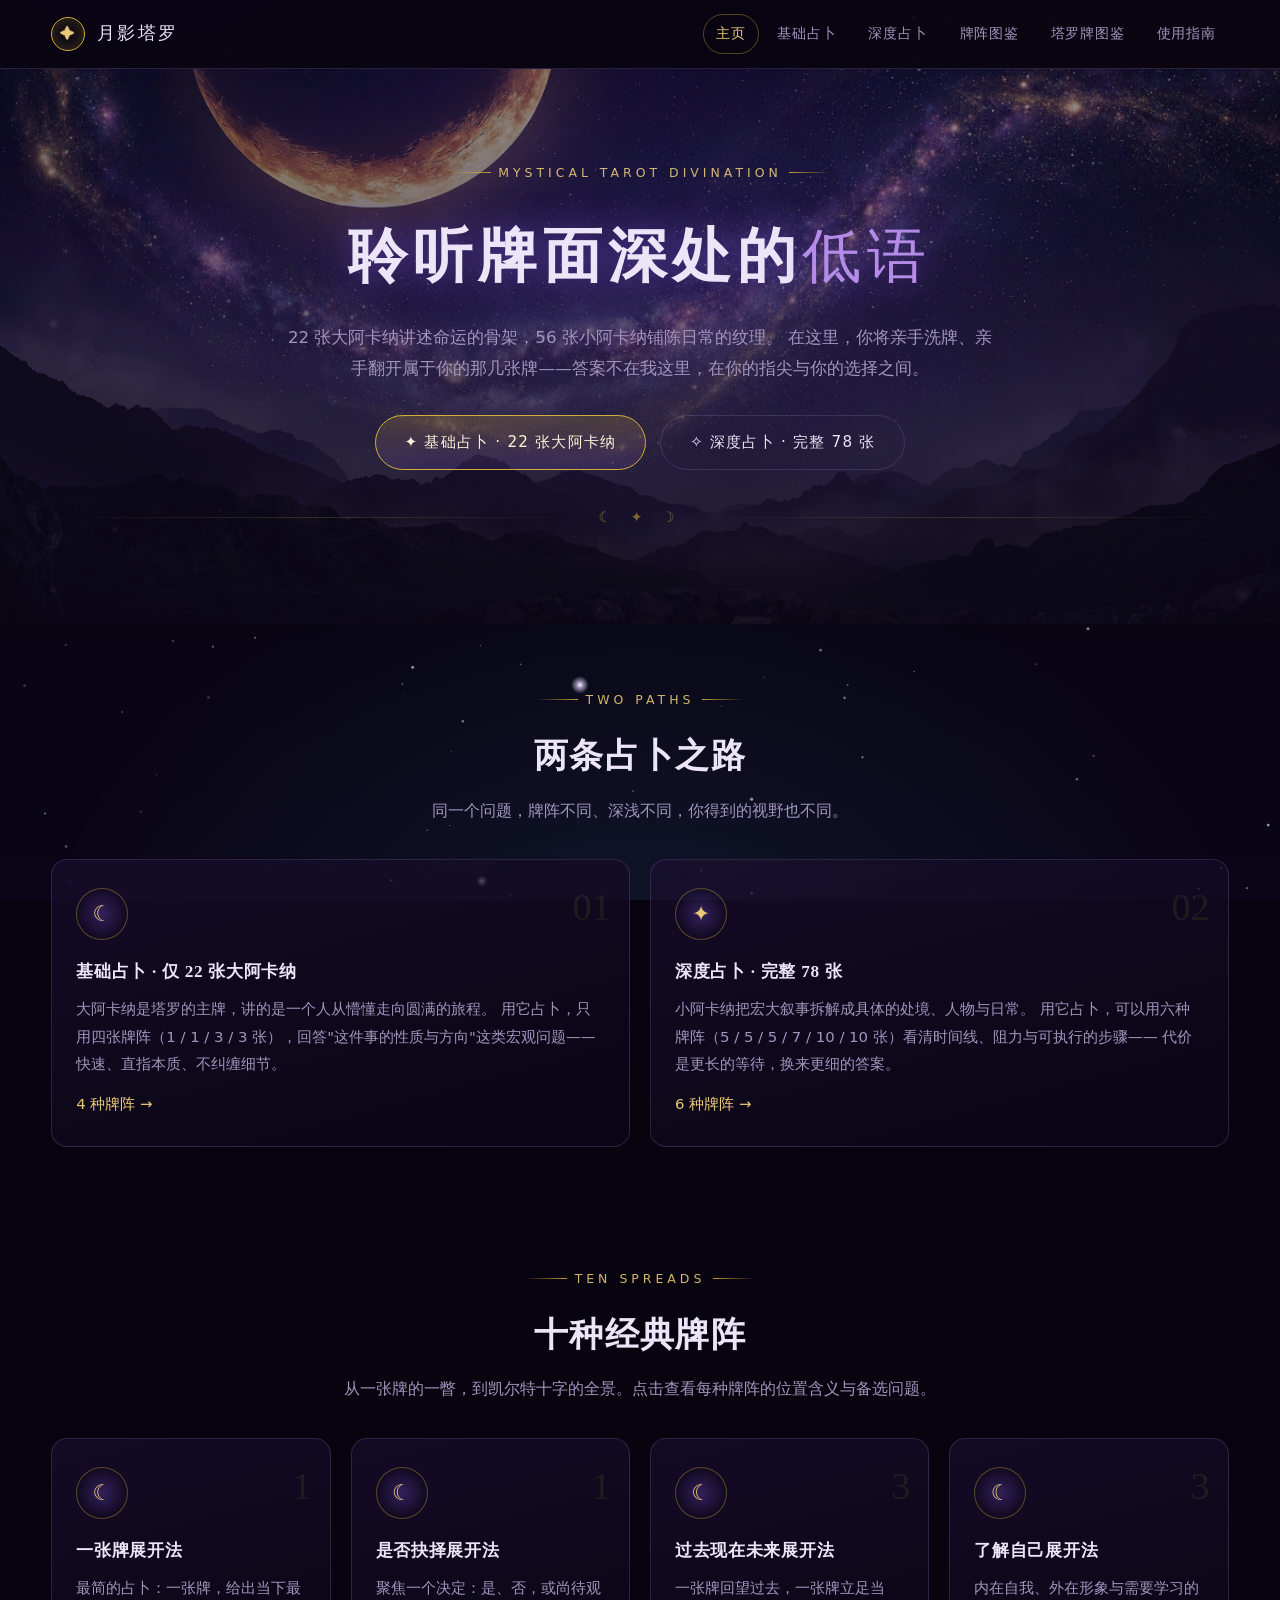
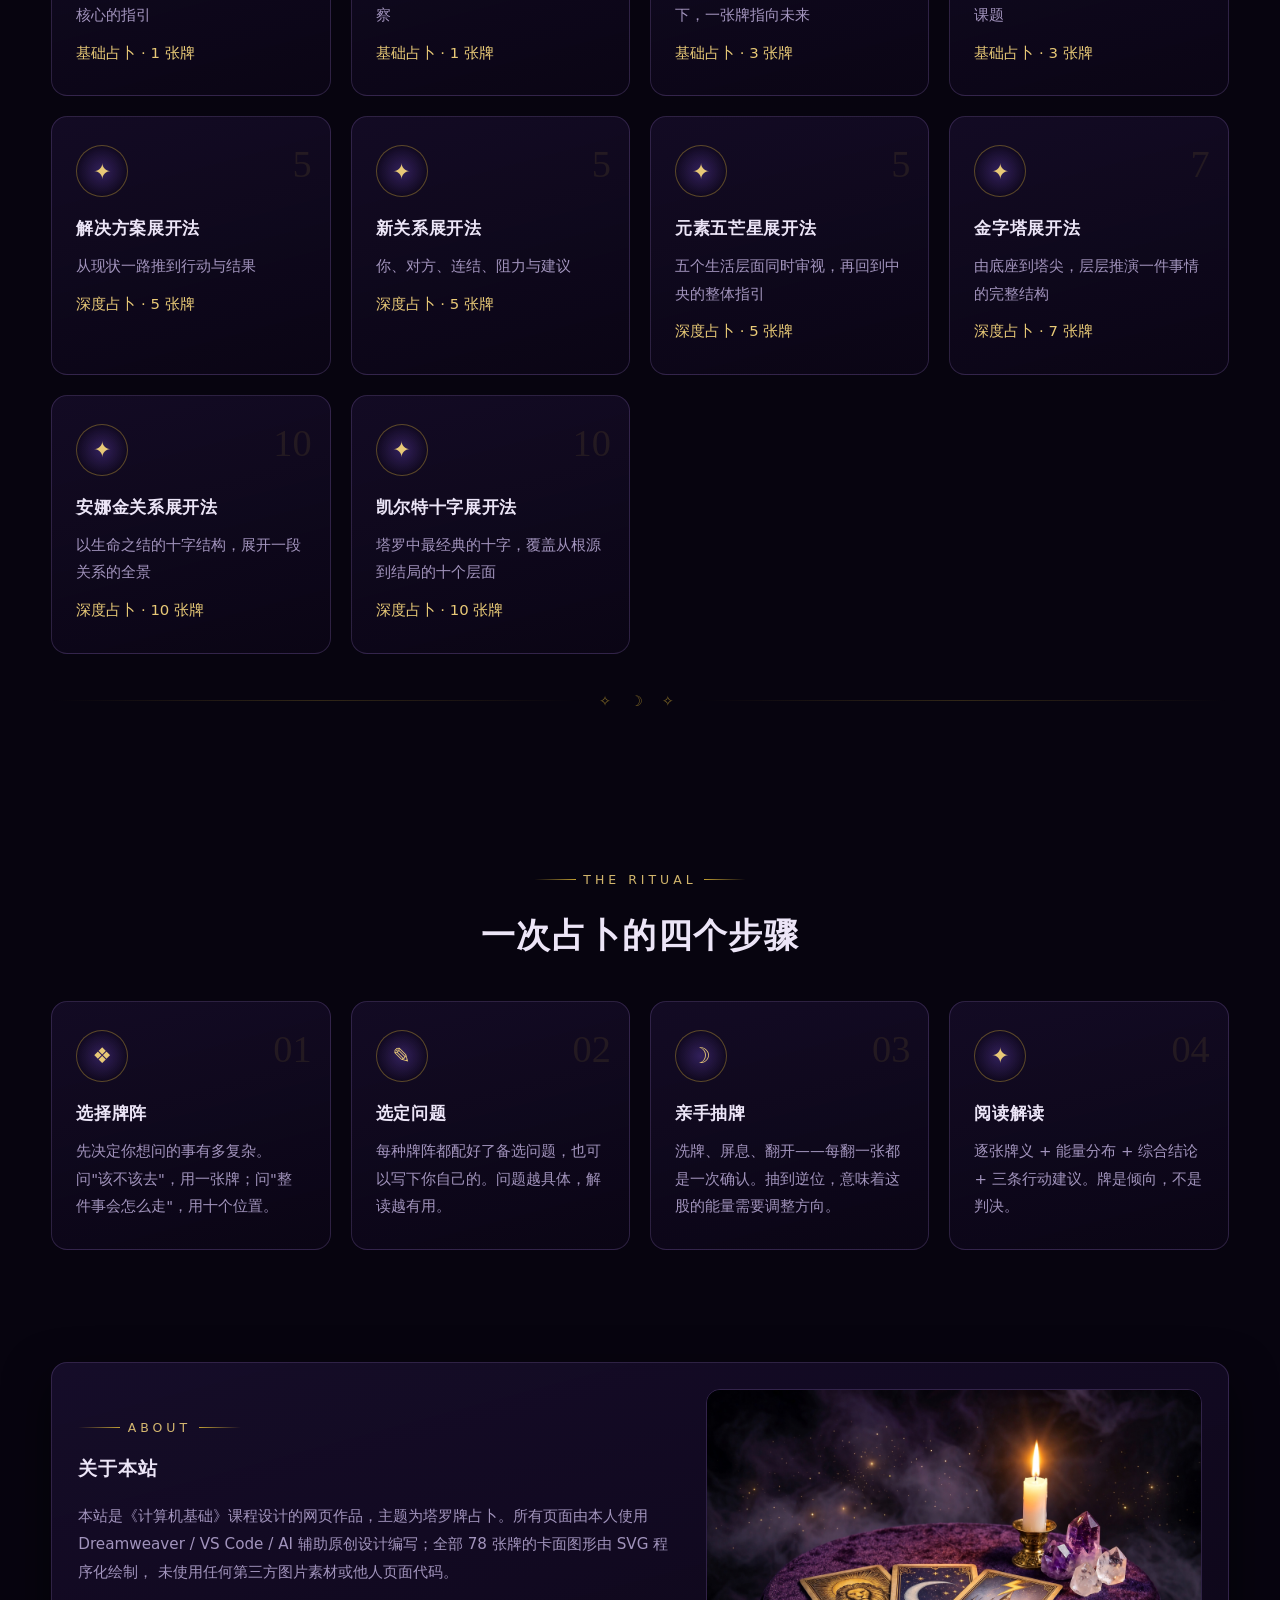
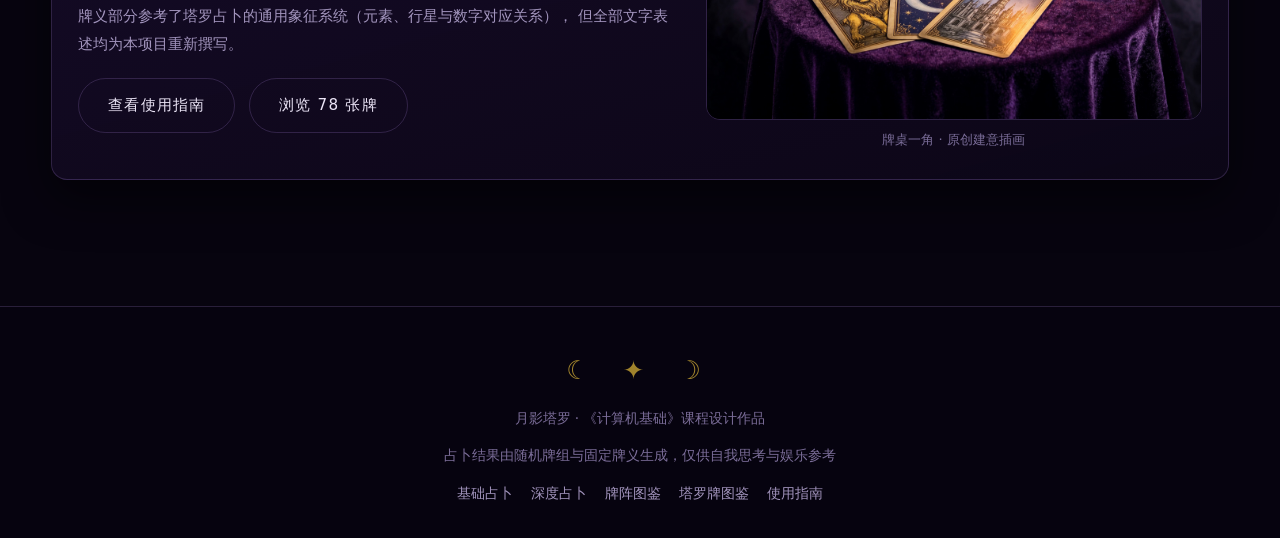
==== index.html @ 6dd5496e "月影塔罗：塔罗牌占卜网站（计算机基础课程设计）" ====
<!DOCTYPE html>
<html lang="zh-CN">
<head>
<meta charset="UTF-8">
<meta name="viewport" content="width=device-width, initial-scale=1.0">
<title>月影塔罗 · 神秘学塔罗占卜</title>
<meta name="description" content="月影塔罗：使用 22 张大阿卡纳与完整 78 张塔罗牌进行占卜的互动网站，提供 10 种经典牌阵与专业解读。">
<link rel="stylesheet" href="css/style.css">
<link rel="icon" href="data:image/svg+xml,<svg xmlns='http://www.w3.org/2000/svg' viewBox='0 0 100 100'><text y='.9em' font-size='90'>✦</text></svg>">
</head>
<body>

<canvas id="starfield"></canvas>

<header class="site-header">
  <nav class="nav wrap">
    <a class="brand" href="index.html"><span class="sigil-mark">✦</span>月影塔罗</a>
    <div class="nav-links">
      <a href="index.html" class="is-active">主页</a>
      <a href="basic.html">基础占卜</a>
      <a href="deep.html">深度占卜</a>
      <a href="spreads.html">牌阵图鉴</a>
      <a href="cards.html">塔罗牌图鉴</a>
      <a href="guide.html">使用指南</a>
    </div>
  </nav>
</header>

<section class="hero">
  <div class="hero-bg" aria-hidden="true"></div>
  <div class="wrap">
  <span class="eyebrow">Mystical Tarot Divination</span>
  <h1>聆听牌面深处的<span class="thin">低语</span></h1>
  <p class="lead">
    22 张大阿卡纳讲述命运的骨架，56 张小阿卡纳铺陈日常的纹理。
    在这里，你将亲手洗牌、亲手翻开属于你的那几张牌——答案不在我这里，在你的指尖与你的选择之间。
  </p>
  <div class="hero-actions">
    <a class="btn btn-mystic" href="basic.html">✦ 基础占卜 · 22 张大阿卡纳</a>
    <a class="btn btn-ghost" href="deep.html">✧ 深度占卜 · 完整 78 张</a>
  </div>
  <div class="ornament"><span>☾ ✦ ☽</span></div>
  </div>
</section>

<section class="section wrap">
  <div class="section-head">
    <span class="eyebrow">Two Paths</span>
    <h2>两条占卜之路</h2>
    <p>同一个问题，牌阵不同、深浅不同，你得到的视野也不同。</p>
  </div>

  <div class="feature-grid">
    <a class="feature" href="basic.html" style="text-decoration:none;color:inherit">
      <span class="f-num">01</span>
      <div class="f-icon">☾</div>
      <h3>基础占卜 · 仅 22 张大阿卡纳</h3>
      <p>
        大阿卡纳是塔罗的主牌，讲的是一个人从懵懂走向圆满的旅程。
        用它占卜，只用四张牌阵（1 / 1 / 3 / 3 张），回答"这件事的性质与方向"这类宏观问题——
        快速、直指本质、不纠缠细节。
      </p>
      <p style="margin-top:12px"><span class="gold">4 种牌阵 →</span></p>
    </a>

    <a class="feature" href="deep.html" style="text-decoration:none;color:inherit">
      <span class="f-num">02</span>
      <div class="f-icon">✦</div>
      <h3>深度占卜 · 完整 78 张</h3>
      <p>
        小阿卡纳把宏大叙事拆解成具体的处境、人物与日常。
        用它占卜，可以用六种牌阵（5 / 5 / 5 / 7 / 10 / 10 张）看清时间线、阻力与可执行的步骤——
        代价是更长的等待，换来更细的答案。
      </p>
      <p style="margin-top:12px"><span class="gold">6 种牌阵 →</span></p>
    </a>
  </div>
</section>

<section class="section wrap">
  <div class="section-head">
    <span class="eyebrow">Ten Spreads</span>
    <h2>十种经典牌阵</h2>
    <p>从一张牌的一瞥，到凯尔特十字的全景。点击查看每种牌阵的位置含义与备选问题。</p>
  </div>

  <div class="feature-grid" id="homeSpreadGrid"></div>

  <div class="ornament"><span>✧ ☽ ✧</span></div>
</section>

<section class="section wrap">
  <div class="section-head">
    <span class="eyebrow">The Ritual</span>
    <h2>一次占卜的四个步骤</h2>
  </div>
  <div class="feature-grid">
    <div class="feature">
      <span class="f-num">01</span><div class="f-icon">❖</div>
      <h3>选择牌阵</h3>
      <p>先决定你想问的事有多复杂。问"该不该去"，用一张牌；问"整件事会怎么走"，用十个位置。</p>
    </div>
    <div class="feature">
      <span class="f-num">02</span><div class="f-icon">✎</div>
      <h3>选定问题</h3>
      <p>每种牌阵都配好了备选问题，也可以写下你自己的。问题越具体，解读越有用。</p>
    </div>
    <div class="feature">
      <span class="f-num">03</span><div class="f-icon">☽</div>
      <h3>亲手抽牌</h3>
      <p>洗牌、屏息、翻开——每翻一张都是一次确认。抽到逆位，意味着这股的能量需要调整方向。</p>
    </div>
    <div class="feature">
      <span class="f-num">04</span><div class="f-icon">✦</div>
      <h3>阅读解读</h3>
      <p>逐张牌义 + 能量分布 + 综合结论 + 三条行动建议。牌是倾向，不是判决。</p>
    </div>
  </div>
</section>

<section class="section wrap">
  <div class="panel" style="display:grid;grid-template-columns:1.2fr 1fr;gap:32px;align-items:center">
    <div>
      <span class="eyebrow">About</span>
      <h3 style="margin:12px 0 10px">关于本站</h3>
      <p class="muted" style="font-size:.95rem">
        本站是《计算机基础》课程设计的网页作品，主题为塔罗牌占卜。所有页面由本人使用
        Dreamweaver / VS Code / AI 辅助原创设计编写；全部 78 张牌的卡面图形由 SVG 程序化绘制，
        未使用任何第三方图片素材或他人页面代码。
      </p>
      <p class="muted" style="font-size:.95rem">
        牌义部分参考了塔罗占卜的通用象征系统（元素、行星与数字对应关系），
        但全部文字表述均为本项目重新撰写。
      </p>
      <div class="hero-actions" style="justify-content:flex-start;margin-top:20px">
        <a class="btn btn-ghost" href="guide.html">查看使用指南</a>
        <a class="btn btn-ghost" href="cards.html">浏览 78 张牌</a>
      </div>
    </div>
    <figure style="margin:0">
      <img src="images/mystic-table.jpg" alt="深色丝绒桌面上的塔罗牌与烛光" style="width:100%;border-radius:14px;border:1px solid rgba(180,140,232,.2);display:block">
      <figcaption style="color:#7b6d99;font-size:.82rem;margin-top:8px;text-align:center">牌桌一角 · 原创建意插画</figcaption>
    </figure>
  </div>
</section>

<footer class="site-footer">
  <div class="footer-inner wrap">
    <div class="footer-sigil">☾ ✦ ☽</div>
    <p>月影塔罗 · 《计算机基础》课程设计作品</p>
    <p>占卜结果由随机牌组与固定牌义生成，仅供自我思考与娱乐参考</p>
    <div class="footer-links">
      <a href="basic.html">基础占卜</a>
      <a href="deep.html">深度占卜</a>
      <a href="spreads.html">牌阵图鉴</a>
      <a href="cards.html">塔罗牌图鉴</a>
      <a href="guide.html">使用指南</a>
    </div>
  </div>
</footer>

<script src="js/cards-major.js"></script>
<script src="js/cards-minor.js"></script>
<script src="js/spreads.js"></script>
<script src="js/deck.js"></script>
<script src="js/starfield.js"></script>
<script>

/* 主页牌阵一览 */
(function () {
  var grid = document.getElementById('homeSpreadGrid');
  TAROT_SPREADS.forEach(function (s) {
    var a = document.createElement('a');
    a.className = 'feature';
    a.href = 'spreads.html#' + s.id;
    a.style.textDecoration = 'none';
    a.style.color = 'inherit';
    a.innerHTML =
      '<span class="f-num">' + s.cards + '</span>' +
      '<div class="f-icon">' + (s.level === 'basic' ? '☾' : '✦') + '</div>' +
      '<h3>' + s.name + '</h3>' +
      '<p>' + s.tagline + '</p>' +
      '<p style="margin-top:10px"><span class="gold">' + (s.level === 'basic' ? '基础占卜' : '深度占卜') + ' · ' + s.cards + ' 张牌</span></p>';
    grid.appendChild(a);
  });
})();
</script>
</body>
</html>
---- css/style.css ----
/* ============================================================
   塔罗占卜 · 深色神秘学主题样式
   本项目原创样式表
   ============================================================ */

/* ---------- 变量 ---------- */
:root {
  --bg-0: #07040f;
  --bg-1: #0d0718;
  --bg-2: #150c26;
  --bg-3: #1c1033;
  --violet: #8b5cf6;
  --violet-soft: #b48ce8;
  --violet-dim: rgba(139, 92, 246, .18);
  --gold: #d4af37;
  --gold-soft: #e8c977;
  --text: #ece5f7;
  --muted: #a294bd;
  --dim: #7b6d99;
  --line: rgba(180, 140, 232, .2);
  --line-strong: rgba(212, 175, 55, .38);
  --shadow: 0 18px 46px rgba(0, 0, 0, .55);
  --serif: "Noto Serif SC", "Source Han Serif SC", "Songti SC", "STSong", SimSun, serif;
  --sans: "PingFang SC", "Microsoft YaHei", "Hiragino Sans GB", system-ui, sans-serif;
  --radius: 16px;
  --card-w: 132px;
}

* { box-sizing: border-box; }

html, body { margin: 0; padding: 0; }

/* 横向溢出隐藏放在 html 上：若放在 body 上，body 会成为滚动容器，
   页面滚动将不再由视口承担，部分浏览器会出现内容截断 / 无法滚动的现象。 */
html { overflow-x: hidden; }

body {
  min-height: 100vh;
  background: var(--bg-0);
  color: var(--text);
  font-family: var(--sans);
  font-size: 16px;
  line-height: 1.85;
  position: relative;
}

/* ---------- 星空背景 ---------- */
#starfield {
  position: fixed;
  inset: 0;
  z-index: -2;
  display: block;
}

body::before {
  content: "";
  position: fixed;
  inset: 0;
  z-index: -3;
  background:
    radial-gradient(1100px 700px at 12% -8%, rgba(139, 92, 246, .20), transparent 60%),
    radial-gradient(900px 620px at 92% 8%, rgba(212, 175, 55, .10), transparent 62%),
    radial-gradient(1000px 760px at 50% 108%, rgba(74, 168, 216, .10), transparent 60%),
    linear-gradient(180deg, #0a0614 0%, #07040f 45%, #0a0517 100%);
}

body::after {
  content: "";
  position: fixed;
  inset: 0;
  z-index: -1;
  pointer-events: none;
  opacity: .5;
  background-image:
    radial-gradient(1px 1px at 12% 22%, rgba(255,255,255,.35), transparent),
    radial-gradient(1px 1px at 68% 14%, rgba(255,255,255,.22), transparent),
    radial-gradient(1px 1px at 34% 72%, rgba(255,255,255,.20), transparent),
    radial-gradient(1px 1px at 84% 64%, rgba(255,255,255,.28), transparent),
    radial-gradient(1px 1px at 52% 44%, rgba(255,255,255,.16), transparent);
}

/* ---------- 通用 ---------- */
a { color: var(--gold-soft); text-decoration: none; transition: color .2s; }
a:hover { color: #fff3d0; }

.wrap { width: min(1180px, 92vw); margin: 0 auto; }

h1, h2, h3, h4 { font-family: var(--serif); font-weight: 600; letter-spacing: .04em; }

.eyebrow {
  display: inline-flex; align-items: center; gap: .6em;
  font-size: .78rem; letter-spacing: .32em; text-transform: uppercase;
  color: var(--gold-soft); opacity: .9;
}
.eyebrow::before, .eyebrow::after {
  content: ""; width: 42px; height: 1px;
  background: linear-gradient(90deg, transparent, var(--gold));
}
.eyebrow::after { background: linear-gradient(270deg, transparent, var(--gold)); }

.muted { color: var(--muted); }
.gold { color: var(--gold-soft); }
.violet { color: var(--violet-soft); }

/* 装饰分隔 */
.ornament {
  display: flex; align-items: center; justify-content: center; gap: 14px;
  margin: 34px 0; color: var(--gold); opacity: .55;
}
.ornament::before, .ornament::after {
  content: ""; flex: 1; height: 1px;
  background: linear-gradient(90deg, transparent, var(--line-strong), transparent);
}
.ornament span { letter-spacing: .5em; font-size: .9rem; }

/* ---------- 按钮 ---------- */
.btn {
  display: inline-block;
  padding: .82em 1.9em;
  border: 1px solid var(--line-strong);
  border-radius: 999px;
  background: linear-gradient(180deg, rgba(139,92,246,.16), rgba(139,92,246,.05));
  color: var(--text);
  font-family: var(--sans);
  font-size: .95rem;
  letter-spacing: .08em;
  cursor: pointer;
  position: relative;
  overflow: hidden;
  transition: transform .18s, box-shadow .25s, border-color .25s, background .25s;
}
.btn::after {
  content: ""; position: absolute; inset: 0;
  background: linear-gradient(120deg, transparent 20%, rgba(232,201,119,.22) 50%, transparent 80%);
  transform: translateX(-120%);
  transition: transform .6s;
}
.btn:hover::after { transform: translateX(120%); }
.btn:hover {
  transform: translateY(-2px);
  border-color: var(--gold);
  box-shadow: 0 10px 28px rgba(139, 92, 246, .28);
}
.btn:active { transform: translateY(0); }
.btn:disabled { opacity: .4; cursor: not-allowed; transform: none; }

.btn-mystic {
  background: linear-gradient(180deg, rgba(212,175,55,.20), rgba(139,92,246,.14));
  border-color: var(--gold);
  color: #fdf3d8;
}
.btn-ghost { background: transparent; border-color: var(--line); }

.btn.is-glow {
  animation: glowPulse 2.4s ease-in-out infinite;
}
@keyframes glowPulse {
  0%, 100% { box-shadow: 0 0 0 rgba(212,175,55,0); }
  50% { box-shadow: 0 0 26px rgba(212,175,55,.45); }
}

/* ---------- 导航 ---------- */
.site-header {
  position: sticky; top: 0; z-index: 50;
  background: rgba(9, 5, 18, .93);
  border-bottom: 1px solid var(--line);
}
.nav {
  display: flex; align-items: center; justify-content: space-between;
  gap: 18px; padding: 14px 0;
}
.brand {
  display: flex; align-items: center; gap: 12px;
  font-family: var(--serif); font-size: 1.12rem; letter-spacing: .12em;
  color: var(--text);
}
.brand .sigil-mark {
  width: 34px; height: 34px; display: grid; place-items: center;
  border: 1px solid var(--gold); border-radius: 50%;
  color: var(--gold-soft); font-size: .95rem;
  box-shadow: 0 0 16px rgba(212,175,55,.25) inset;
}
.nav-links { display: flex; gap: 6px; flex-wrap: wrap; }
.nav-links a {
  padding: .38em .82em; border-radius: 999px;
  font-size: .9rem; color: var(--muted); letter-spacing: .06em;
  border: 1px solid transparent;
}
.nav-links a:hover { color: var(--text); border-color: var(--line); background: var(--violet-dim); }
.nav-links a.is-active { color: var(--gold-soft); border-color: var(--line-strong); }

/* ---------- 英雄区 ---------- */
.hero {
  position: relative;
  padding: 84px 0 60px;
  text-align: center;
  overflow: hidden;
  isolation: isolate;
}
.hero-bg {
  position: absolute;
  inset: 0;
  z-index: -1;
  background: url('../images/hero-mystic.jpg') center 40% / cover no-repeat;
  opacity: .92;
}
.hero-bg::after {
  content: "";
  position: absolute;
  inset: 0;
  background:
    radial-gradient(900px 480px at 50% 32%, rgba(139, 92, 246, .16), transparent 70%),
    linear-gradient(180deg, rgba(10, 6, 20, .38) 0%, rgba(10, 6, 20, .58) 52%, rgba(10, 6, 20, .92) 100%);
}
.hero > .wrap { position: relative; z-index: 1; }
.hero h1 {
  font-size: clamp(2.1rem, 5.2vw, 3.7rem);
  margin: 18px 0 12px;
  letter-spacing: .1em;
  text-shadow: 0 0 34px rgba(139, 92, 246, .5);
}
.hero h1 .thin { color: var(--violet-soft); font-weight: 400; }
.hero p.lead {
  max-width: 720px; margin: 0 auto;
  color: var(--muted); font-size: 1.04rem;
}
.hero-actions { display: flex; gap: 14px; justify-content: center; flex-wrap: wrap; margin-top: 30px; }
.hero-glyph {
  font-size: 1.5rem; color: var(--gold); opacity: .8; letter-spacing: .6em;
  animation: float 6s ease-in-out infinite;
}
@keyframes float {
  0%, 100% { transform: translateY(0); }
  50% { transform: translateY(-10px); }
}

.section { padding: 56px 0; }
.section-head { text-align: center; margin-bottom: 34px; }
.section-head h2 { font-size: clamp(1.5rem, 3.4vw, 2.1rem); margin: 14px 0 8px; }
.section-head p { color: var(--muted); max-width: 720px; margin: 0 auto; }

/* ---------- 卡片面板 ---------- */
.panel {
  background: linear-gradient(165deg, rgba(28,16,51,.72), rgba(13,7,24,.88));
  border: 1px solid var(--line);
  border-radius: var(--radius);
  padding: 26px;
  box-shadow: var(--shadow);
}
.panel h3 { font-size: 1.2rem; margin-top: 0; }

/* ---------- 主页特色格 ---------- */
.feature-grid {
  display: grid; gap: 20px;
  grid-template-columns: repeat(auto-fit, minmax(250px, 1fr));
}
.feature {
  position: relative;
  padding: 28px 24px;
  border: 1px solid var(--line);
  border-radius: var(--radius);
  background: linear-gradient(165deg, rgba(28,16,51,.6), rgba(11,6,22,.85));
  transition: transform .25s, border-color .25s, box-shadow .25s;
  overflow: hidden;
}
.feature:hover {
  transform: translateY(-6px);
  border-color: var(--line-strong);
  box-shadow: 0 20px 44px rgba(0,0,0,.5), 0 0 0 1px rgba(212,175,55,.12) inset;
}
.feature .f-icon {
  width: 52px; height: 52px; display: grid; place-items: center;
  border-radius: 50%; margin-bottom: 16px;
  background: radial-gradient(circle, rgba(139,92,246,.28), transparent 70%);
  border: 1px solid var(--line-strong);
  font-size: 1.35rem; color: var(--gold-soft);
}
.feature h3 { margin: 0 0 8px; font-size: 1.08rem; }
.feature p { margin: 0; color: var(--muted); font-size: .93rem; }
.feature .f-num {
  position: absolute; top: 12px; right: 18px;
  font-family: var(--serif); font-size: 2.4rem; color: rgba(212,175,55,.1);
}

/* ---------- 步骤条 ---------- */
.step-bar {
  display: flex; align-items: center; justify-content: center;
  gap: 6px; margin: 30px 0 40px; flex-wrap: wrap;
}
.step-dot {
  display: flex; align-items: center; gap: 9px;
  padding: .4em 1em; border-radius: 999px;
  border: 1px solid var(--line);
  color: var(--dim); font-size: .86rem; letter-spacing: .06em;
  transition: all .3s;
}
.step-dot i {
  width: 20px; height: 20px; border-radius: 50%;
  display: grid; place-items: center;
  border: 1px solid currentColor; font-style: normal; font-size: .68rem;
}
.step-dot.is-current {
  color: var(--gold-soft); border-color: var(--line-strong);
  background: rgba(212,175,55,.09);
  box-shadow: 0 0 18px rgba(212,175,55,.2);
}
.step-dot.is-done { color: var(--violet-soft); border-color: var(--violet-dim); }
.step-dot:not(:last-child)::after {
  content: "—"; margin-left: 6px; color: var(--line); margin-left: 14px;
}
.step-dot:last-child::after { display: none; }

/* ---------- 步骤面板 ---------- */
.step-panel { display: none; }
.step-panel.is-active { display: block; }
@keyframes fadeUp {
  from { transform: translateY(18px); }
  to { transform: none; }
}

/* ---------- 牌阵选择 ---------- */
.spread-grid {
  display: grid; gap: 18px;
  grid-template-columns: repeat(auto-fill, minmax(310px, 1fr));
}
.spread-card {
  display: flex; gap: 18px; align-items: flex-start;
  text-align: left;
  padding: 20px;
  border: 1px solid var(--line);
  border-radius: var(--radius);
  background: linear-gradient(160deg, rgba(28,16,51,.55), rgba(11,6,22,.9));
  color: var(--text);
  cursor: pointer;
  transition: transform .22s, border-color .22s, box-shadow .22s;
  font-family: inherit;
}
.spread-card:hover {
  transform: translateY(-4px);
  border-color: var(--gold);
  box-shadow: 0 16px 36px rgba(0,0,0,.5);
}
.spread-info { display: block; }
.spread-info strong {
  display: block; font-family: var(--serif); font-size: 1.1rem; letter-spacing: .05em;
}
.spread-info em {
  display: block; font-style: normal; font-size: .78rem; color: var(--gold-soft);
  letter-spacing: .1em; margin: 4px 0 8px;
}
.spread-tagline { display: block; font-size: .87rem; color: var(--muted); line-height: 1.7; }

/* 牌阵缩略示意 */
.spread-mini {
  flex: 0 0 62px; height: 84px; position: relative;
  display: grid; gap: 3px; align-content: center; justify-content: center;
  border-radius: 8px;
  background: radial-gradient(circle at 50% 40%, rgba(139,92,246,.2), transparent 70%);
  border: 1px solid var(--line);
  padding: 6px;
}
.spread-mini i {
  display: block; width: 9px; height: 15px; border-radius: 2px;
  background: linear-gradient(160deg, var(--violet), rgba(212,175,55,.7));
  box-shadow: 0 0 8px rgba(139,92,246,.5);
}
.spread-mini.layout-single { grid-template-columns: 1fr; }
.spread-mini.layout-timeline { grid-template-columns: repeat(3, 9px); }
.spread-mini.layout-solution,
.spread-mini.layout-relationship,
.spread-mini.layout-pentagram { grid-template-columns: repeat(3, 9px); }
.spread-mini.layout-pyramid { grid-template-columns: repeat(4, 7px); }
.spread-mini.layout-ankh,
.spread-mini.layout-celtic { grid-template-columns: repeat(4, 6px); }

/* ---------- 问题选择 ---------- */
.question-panel { max-width: 780px; margin: 0 auto; }
.question-list { display: grid; gap: 12px; margin: 22px 0; }
.question-item {
  display: flex; align-items: flex-start; gap: 13px;
  padding: 15px 18px;
  border: 1px solid var(--line);
  border-radius: 12px;
  background: rgba(21,12,38,.5);
  cursor: pointer;
  transition: border-color .2s, background .2s, transform .2s;
}
.question-item:hover { border-color: var(--violet); transform: translateX(3px); }
.question-item input[type="radio"] { position: absolute; opacity: 0; pointer-events: none; }
.q-mark {
  flex: 0 0 17px; width: 17px; height: 17px; margin-top: 6px;
  border-radius: 50%; border: 1px solid var(--line-strong);
  position: relative; transition: all .2s;
}
.question-item input:checked ~ .q-mark {
  border-color: var(--gold); background: var(--gold);
  box-shadow: 0 0 12px rgba(212,175,55,.55);
}
.question-item input:checked ~ .q-mark::after {
  content: ""; position: absolute; inset: 4px;
  border-radius: 50%; background: #1a1030;
}
.question-item input:checked ~ .q-text { color: var(--gold-soft); }
.q-text { font-size: 1rem; line-height: 1.7; }
.question-custom { flex-wrap: wrap; }
.question-custom input[type="text"] {
  flex: 1 1 100%;
  margin-top: 10px; padding: 11px 14px;
  background: rgba(9,5,18,.7);
  border: 1px solid var(--line); border-radius: 10px;
  color: var(--text); font-family: inherit; font-size: .96rem;
  outline: none; transition: border-color .2s;
}
.question-custom input[type="text"]:focus { border-color: var(--gold); }
.question-note { color: var(--dim); font-size: .88rem; min-height: 1.4em; }

/* ---------- 抽牌区 ---------- */
.draw-area { text-align: center; }
.draw-hint { min-height: 210px; display: grid; place-items: center; }
.shuffle-tip { color: var(--muted); font-size: 1rem; line-height: 2; margin: 18px 0; }
.shuffle-tip b { color: var(--gold-soft); font-weight: 600; }

.deck-stack { position: relative; width: 118px; height: 172px; margin: 0 auto; perspective: 900px; }
.deck-card {
  position: absolute; inset: 0;
  border-radius: 10px; overflow: hidden;
  box-shadow: 0 10px 26px rgba(0,0,0,.55);
}
.deck-card .card-art { width: 100%; height: 100%; display: block; }
.deck-card.d1 { transform: translate(-10px, 6px) rotate(-8deg); }
.deck-card.d2 { transform: translate(4px, 2px) rotate(3deg); }
.deck-card.d3 { transform: translate(0, 0); }
.deck-stack.is-shuffling .deck-card { animation: shuffleCard 0.42s infinite ease-in-out; }
.deck-stack.is-shuffling .deck-card.d1 { animation-delay: 0s; }
.deck-stack.is-shuffling .deck-card.d2 { animation-delay: .14s; }
.deck-stack.is-shuffling .deck-card.d3 { animation-delay: .28s; }
@keyframes shuffleCard {
  0% { transform: translate(0,0) rotate(0deg); }
  25% { transform: translate(-34px,-16px) rotate(-22deg); }
  50% { transform: translate(30px,-10px) rotate(18deg); }
  75% { transform: translate(-14px,10px) rotate(-8deg); }
  100% { transform: translate(0,0) rotate(0deg); }
}
.deck-stack.is-gone { opacity: 0; transform: scale(.8); transition: all .4s; }

.progress-line {
  margin: 16px auto 26px; color: var(--gold-soft);
  font-family: var(--serif); letter-spacing: .2em; font-size: .95rem;
}

/* ---------- 牌桌 ---------- */
.board {
  display: grid;
  gap: 18px;
  justify-content: center;
  align-items: start;
  padding: 26px 10px;
  min-height: 260px;
}

/* 各牌阵布局 */
.layout-single { grid-template-columns: 1fr; }
.layout-single .tarot-card { --card-w: 186px; }

.layout-timeline { grid-template-columns: repeat(3, var(--card-w)); gap: 24px; }
.layout-solution { grid-template-columns: repeat(5, var(--card-w)); gap: 14px; }
.layout-relationship { grid-template-columns: repeat(5, var(--card-w)); gap: 14px; }
.layout-relationship .tarot-card:nth-child(3) { --card-w: 158px; transform: translateY(-8px); }

.layout-pentagram {
  grid-template-columns: repeat(3, var(--card-w));
  grid-template-rows: repeat(3, auto);
  gap: 16px 44px;
  position: relative;
}
.layout-pentagram .tarot-card:nth-child(1) { grid-area: 3 / 3; }
.layout-pentagram .tarot-card:nth-child(2) { grid-area: 3 / 2; }
.layout-pentagram .tarot-card:nth-child(3) { grid-area: 2 / 1; }
.layout-pentagram .tarot-card:nth-child(4) { grid-area: 2 / 3; }
.layout-pentagram .tarot-card:nth-child(5) { grid-area: 1 / 2; }

.layout-pyramid {
  grid-template-columns: repeat(4, var(--card-w));
  grid-template-rows: repeat(4, auto);
  gap: 14px;
}
.layout-pyramid .tarot-card:nth-child(1) { grid-area: 4 / 1; }
.layout-pyramid .tarot-card:nth-child(2) { grid-area: 4 / 2; }
.layout-pyramid .tarot-card:nth-child(3) { grid-area: 3 / 2; }
.layout-pyramid .tarot-card:nth-child(4) { grid-area: 3 / 3; }
.layout-pyramid .tarot-card:nth-child(5) { grid-area: 2 / 2; }
.layout-pyramid .tarot-card:nth-child(6) { grid-area: 1 / 2; }
.layout-pyramid .tarot-card:nth-child(7) { grid-area: 1 / 3; }

.layout-ankh {
  grid-template-columns: repeat(5, var(--card-w));
  grid-template-rows: repeat(4, auto);
  gap: 14px;
}
.layout-ankh .tarot-card:nth-child(1) { grid-area: 2 / 3; }
.layout-ankh .tarot-card:nth-child(2) { grid-area: 3 / 4; }
.layout-ankh .tarot-card:nth-child(3) { grid-area: 3 / 3; }
.layout-ankh .tarot-card:nth-child(4) { grid-area: 1 / 3; }
.layout-ankh .tarot-card:nth-child(5) { grid-area: 3 / 2; }
.layout-ankh .tarot-card:nth-child(6) { grid-area: 2 / 2; }
.layout-ankh .tarot-card:nth-child(7) { grid-area: 2 / 4; }
.layout-ankh .tarot-card:nth-child(8) { grid-area: 4 / 3; }
.layout-ankh .tarot-card:nth-child(9) { grid-area: 3 / 5; }
.layout-ankh .tarot-card:nth-child(10) { grid-area: 4 / 2; }

.layout-celtic {
  grid-template-columns: repeat(4, var(--card-w));
  grid-template-rows: repeat(5, auto);
  gap: 14px;
}
.layout-celtic .tarot-card:nth-child(1) { grid-area: 2 / 2; }
.layout-celtic .tarot-card:nth-child(2) {
  grid-area: 2 / 2;
  transform: rotate(90deg) scale(.92);
  z-index: 3;
}
.layout-celtic .tarot-card:nth-child(3) { grid-area: 3 / 2; }
.layout-celtic .tarot-card:nth-child(4) { grid-area: 2 / 1; }
.layout-celtic .tarot-card:nth-child(5) { grid-area: 4 / 2; }
.layout-celtic .tarot-card:nth-child(6) { grid-area: 2 / 3; }
.layout-celtic .tarot-card:nth-child(7) { grid-area: 1 / 3; }
.layout-celtic .tarot-card:nth-child(8) { grid-area: 3 / 3; }
.layout-celtic .tarot-card:nth-child(9) { grid-area: 4 / 3; }
.layout-celtic .tarot-card:nth-child(10) { grid-area: 5 / 3; }

/* 多牌阵时缩小卡牌 */
.layout-solution, .layout-relationship { --card-w: 122px; }
.layout-pentagram { --card-w: 124px; }
.layout-pyramid { --card-w: 118px; }
.layout-ankh, .layout-celtic { --card-w: 104px; }

/* ---------- 牌卡 ---------- */
.tarot-card {
  position: relative;
  width: var(--card-w, 132px);
  perspective: 1100px;
  cursor: pointer;
  transform: translateY(18px);
  transition: transform .45s var(--delay, 0s);
}
.tarot-card.is-dealt { transform: translateY(0); }
.tarot-card-inner {
  position: relative;
  width: 100%;
  aspect-ratio: 200 / 320;
  transform-style: preserve-3d;
  transition: transform .78s cubic-bezier(.2, .8, .2, 1);
  transform: rotateY(0deg);
}
.tarot-card.is-flipped .tarot-card-inner { transform: rotateY(180deg); }
.tarot-card-face {
  position: absolute; inset: 0;
  backface-visibility: hidden;
  border-radius: 11px;
  overflow: hidden;
  box-shadow: 0 12px 30px rgba(0,0,0,.55);
}
.tarot-card-front {
  transform: rotateY(180deg);
  border: 1px solid var(--line-strong);
}
.tarot-card-front.is-reversed .card-art { transform: rotate(180deg); }
.tarot-card-back { border: 1px solid var(--line); }
.card-art { width: 100%; height: 100%; display: block; }

.tarot-card:hover .tarot-card-inner {
  box-shadow: 0 0 26px rgba(212,175,55,.35);
}
.tarot-card:not(.is-flipped):hover { transform: translateY(-6px) rotate(var(--tilt, 0deg)); }
.tarot-card.is-flipped { cursor: default; }

.position-label {
  display: flex; align-items: center; justify-content: center; gap: 6px;
  margin-top: 9px;
  font-size: .76rem; color: var(--muted); letter-spacing: .05em; text-align: center;
}
.p-no {
  width: 17px; height: 17px; flex: 0 0 17px;
  display: grid; place-items: center; border-radius: 50%;
  background: var(--violet-dim); border: 1px solid var(--line);
  font-size: .64rem; color: var(--gold-soft);
}

/* ---------- 解读结果 ---------- */
.result-head { text-align: center; margin-bottom: 26px; }
.result-kicker {
  font-size: .76rem; letter-spacing: .3em; color: var(--gold-soft); margin: 0;
}
.result-question {
  font-family: var(--serif); font-size: clamp(1.35rem, 3.2vw, 1.9rem);
  margin: 10px 0 6px; line-height: 1.6;
}
.result-meta { color: var(--dim); font-size: .85rem; margin: 0; }

.verdict-box {
  padding: 24px 28px; margin-bottom: 30px;
  border-radius: var(--radius);
  border: 1px solid var(--line-strong);
  background: linear-gradient(140deg, rgba(212,175,55,.12), rgba(139,92,246,.10));
  text-align: center;
}
.verdict-box h4 { margin: 0 0 8px; font-size: 1.3rem; color: var(--gold-soft); }
.verdict-box p { margin: 0; color: var(--text); }

.res-title {
  margin: 34px 0 16px; padding-left: 14px;
  border-left: 3px solid var(--gold);
  font-size: 1.16rem; letter-spacing: .08em;
}

.card-readings { display: grid; gap: 18px; }
.reading {
  display: flex; gap: 20px; align-items: flex-start;
  padding: 20px;
  border: 1px solid var(--line);
  border-radius: var(--radius);
  background: linear-gradient(160deg, rgba(28,16,51,.5), rgba(11,6,22,.85));
}
.reading-thumb {
  flex: 0 0 96px; width: 96px; border-radius: 9px; overflow: hidden;
  border: 1px solid var(--line-strong);
  box-shadow: 0 10px 24px rgba(0,0,0,.5);
}
.reading-thumb .card-art { display: block; width: 100%; height: auto; }
.reading-thumb.is-rev .card-art { transform: rotate(180deg); }
.reading-body { flex: 1; min-width: 0; }
.reading-pos {
  display: flex; align-items: center; gap: 9px; flex-wrap: wrap;
  color: var(--gold-soft); font-size: .88rem; margin-bottom: 6px;
}
.reading-pos em {
  font-style: normal; color: var(--dim); font-size: .8rem; flex: 1 1 100%;
}
.rp-no {
  width: 19px; height: 19px; display: grid; place-items: center;
  border-radius: 50%; background: var(--violet-dim);
  border: 1px solid var(--line-strong); font-size: .68rem;
}
.reading-card {
  display: flex; align-items: baseline; gap: 10px; flex-wrap: wrap;
  margin: 0 0 8px; font-size: 1.1rem;
}
.reading-card .ori {
  font-size: .72rem; padding: .12em .6em; border-radius: 999px;
  border: 1px solid var(--line-strong); color: var(--gold-soft);
  font-family: var(--sans); letter-spacing: .08em;
}
.reading-card .r-elem { font-size: .78rem; color: var(--muted); font-family: var(--sans); }
.reading-key { display: flex; gap: 7px; flex-wrap: wrap; margin: 0 0 10px; }
.reading-key i {
  font-style: normal; font-size: .74rem; padding: .15em .6em;
  border-radius: 999px; background: var(--violet-dim); border: 1px solid var(--line);
  color: var(--violet-soft);
}
.reading-text { margin: 0 0 10px; color: var(--text); font-size: .95rem; line-height: 1.95; }
.reading-advice {
  margin: 0; font-size: .9rem; color: var(--muted);
  padding: 9px 14px; border-radius: 10px;
  background: rgba(212,175,55,.07); border-left: 2px solid var(--gold);
}
.reading-advice b { color: var(--gold-soft); }

/* 能量分析 */
.energy-panel {
  display: grid; grid-template-columns: 240px 1fr; gap: 28px;
  padding: 22px; border: 1px solid var(--line); border-radius: var(--radius);
  background: rgba(15,8,28,.6);
}
.energy-bars { display: grid; gap: 12px; align-content: start; }
.ebar { display: grid; grid-template-columns: 26px 1fr 26px; align-items: center; gap: 10px; }
.elabel { font-family: var(--serif); color: var(--text); }
.etrack { height: 9px; border-radius: 999px; background: rgba(255,255,255,.07); overflow: hidden; }
.etrack i { display: block; height: 100%; border-radius: 999px; transition: width .8s ease; }
.ecnt { text-align: right; color: var(--muted); font-size: .85rem; }
.energy-text p { margin: 0 0 10px; font-size: .94rem; line-height: 1.95; }
.energy-text p:last-child { margin-bottom: 0; }
.energy-text b { color: var(--gold-soft); }

/* 结论 */
.conclusion {
  padding: 24px 26px; border-radius: var(--radius);
  border: 1px solid var(--line-strong);
  background: linear-gradient(150deg, rgba(139,92,246,.13), rgba(212,175,55,.07));
}
.conclusion p { margin: 0 0 12px; line-height: 2; }
.conclusion p:last-child { margin-bottom: 0; }
.conclusion-lead { font-size: 1.02rem; }
.conclusion b { color: var(--gold-soft); }

.action-list { margin: 0; padding-left: 1.4em; }
.action-list li { margin-bottom: 10px; line-height: 1.95; }
.action-list b { color: var(--gold-soft); }

.disclaimer {
  margin-top: 28px; padding-top: 18px;
  border-top: 1px dashed var(--line);
  color: var(--dim); font-size: .82rem; text-align: center;
}

.result-actions { display: flex; gap: 14px; justify-content: center; margin-top: 28px; flex-wrap: wrap; }

/* ---------- 牌阵图鉴页 ---------- */
.spread-detail {
  display: grid; gap: 20px; grid-template-columns: 1fr;
  padding: 26px; margin-bottom: 22px;
  border: 1px solid var(--line); border-radius: var(--radius);
  background: linear-gradient(160deg, rgba(28,16,51,.5), rgba(11,6,22,.85));
}
.spread-detail h3 { margin: 0 0 6px; font-size: 1.2rem; }
.spread-detail .sd-en { color: var(--gold-soft); font-size: .8rem; letter-spacing: .12em; }
.spread-detail .sd-intro { color: var(--muted); font-size: .95rem; margin: 12px 0 18px; }
.pos-table { display: grid; gap: 8px; }
.pos-row {
  display: flex; gap: 12px; align-items: baseline;
  padding: 9px 14px; border-radius: 10px;
  background: rgba(9,5,18,.55); border-left: 2px solid var(--violet);
  font-size: .92rem;
}
.pos-row b { color: var(--gold-soft); font-weight: 600; white-space: nowrap; }
.pos-row span { color: var(--muted); font-size: .87rem; }
.q-chip-list { display: flex; gap: 8px; flex-wrap: wrap; margin-top: 8px; }
.q-chip {
  font-size: .84rem; padding: .35em .85em; border-radius: 999px;
  border: 1px solid var(--line); background: rgba(139,92,246,.1); color: var(--violet-soft);
}

/* ---------- 牌库图鉴页 ---------- */
.card-filters { display: flex; gap: 10px; justify-content: center; flex-wrap: wrap; margin-bottom: 26px; }
.filter-btn {
  padding: .45em 1.15em; border-radius: 999px;
  border: 1px solid var(--line); background: transparent;
  color: var(--muted); cursor: pointer; font-family: inherit; font-size: .88rem;
  transition: all .2s;
}
.filter-btn:hover { color: var(--text); border-color: var(--violet); }
.filter-btn.is-active {
  color: var(--gold-soft); border-color: var(--gold);
  background: rgba(212,175,55,.1);
}
.card-gallery {
  display: grid; gap: 18px;
  grid-template-columns: repeat(auto-fill, minmax(152px, 1fr));
}
.gallery-item {
  text-align: center; padding: 12px;
  border: 1px solid var(--line); border-radius: 14px;
  background: linear-gradient(170deg, rgba(28,16,51,.45), rgba(11,6,22,.85));
  transition: transform .25s, border-color .25s, box-shadow .25s;
  cursor: pointer;
}
.gallery-item:hover {
  transform: translateY(-6px);
  border-color: var(--gold);
  box-shadow: 0 18px 36px rgba(0,0,0,.5);
}
.gallery-item .gi-card {
  border-radius: 9px; overflow: hidden; border: 1px solid var(--line-strong);
  box-shadow: 0 10px 22px rgba(0,0,0,.5);
}
.gallery-item .gi-card .card-art { display: block; width: 100%; height: auto; }
.gallery-item h4 { margin: 10px 0 4px; font-size: 1rem; }
.gallery-item .gi-meta { color: var(--dim); font-size: .78rem; }
.gallery-item .gi-key { color: var(--violet-soft); font-size: .8rem; margin-top: 6px; }
.gallery-item .gi-meaning {
  display: none; margin-top: 10px; padding-top: 10px;
  border-top: 1px dashed var(--line);
  font-size: .85rem; color: var(--muted); text-align: left; line-height: 1.8;
}
.gallery-item.is-open .gi-meaning { display: block; }
.gallery-item.is-open .gi-key { display: none; }

/* ---------- 提示卡 ---------- */
.info-grid { display: grid; gap: 18px; grid-template-columns: repeat(auto-fit, minmax(280px, 1fr)); }
.info-card {
  padding: 24px; border-radius: var(--radius);
  border: 1px solid var(--line);
  background: linear-gradient(160deg, rgba(28,16,51,.5), rgba(11,6,22,.85));
}
.info-card h3 { margin: 0 0 10px; font-size: 1.05rem; color: var(--gold-soft); }
.info-card p, .info-card li { color: var(--muted); font-size: .92rem; }
.info-card ol, .info-card ul { padding-left: 1.3em; margin: 0; }
.info-card li { margin-bottom: 6px; }

/* ---------- 页脚 ---------- */
.site-footer {
  margin-top: 70px; padding: 40px 0 32px;
  border-top: 1px solid var(--line);
  background: rgba(7,4,15,.6);
}
.footer-inner { text-align: center; }
.footer-sigil { font-size: 1.6rem; color: var(--gold); opacity: .75; letter-spacing: .5em; }
.site-footer p { color: var(--dim); font-size: .85rem; margin: 12px 0 4px; }
.footer-links { display: flex; gap: 18px; justify-content: center; flex-wrap: wrap; margin-top: 12px; }
.footer-links a { font-size: .88rem; color: var(--muted); }
.footer-links a:hover { color: var(--gold-soft); }

/* ---------- 响应式 ---------- */
@media (max-width: 900px) {
  .layout-timeline { grid-template-columns: repeat(3, minmax(0, 1fr)); }
  .layout-solution, .layout-relationship { grid-template-columns: repeat(3, minmax(0, 1fr)); }
  .layout-pentagram { grid-template-columns: repeat(3, minmax(0, 1fr)); gap: 14px 18px; }
  .layout-pyramid { grid-template-columns: repeat(4, minmax(0, 1fr)); gap: 10px; }
  .layout-ankh { grid-template-columns: repeat(3, minmax(0, 1fr)); }
  .layout-celtic { grid-template-columns: repeat(3, minmax(0, 1fr)); }
  .tarot-card { width: 100%; }
  .energy-panel { grid-template-columns: 1fr; }
}

@media (max-width: 620px) {
  .nav { flex-direction: column; }
  .layout-timeline { grid-template-columns: repeat(2, minmax(0, 1fr)); }
  .layout-solution, .layout-relationship,
  .layout-pentagram, .layout-pyramid,
  .layout-ankh, .layout-celtic { grid-template-columns: repeat(2, minmax(0, 1fr)); }
  .layout-pyramid .tarot-card:nth-child(n),
  .layout-ankh .tarot-card:nth-child(n),
  .layout-celtic .tarot-card:nth-child(n) { grid-area: auto; }
  .layout-celtic .tarot-card:nth-child(2) { transform: none; }
  .reading { flex-direction: column; }
  .reading-thumb { width: 120px; flex-basis: 120px; }
  .spread-card { flex-direction: column; }
}
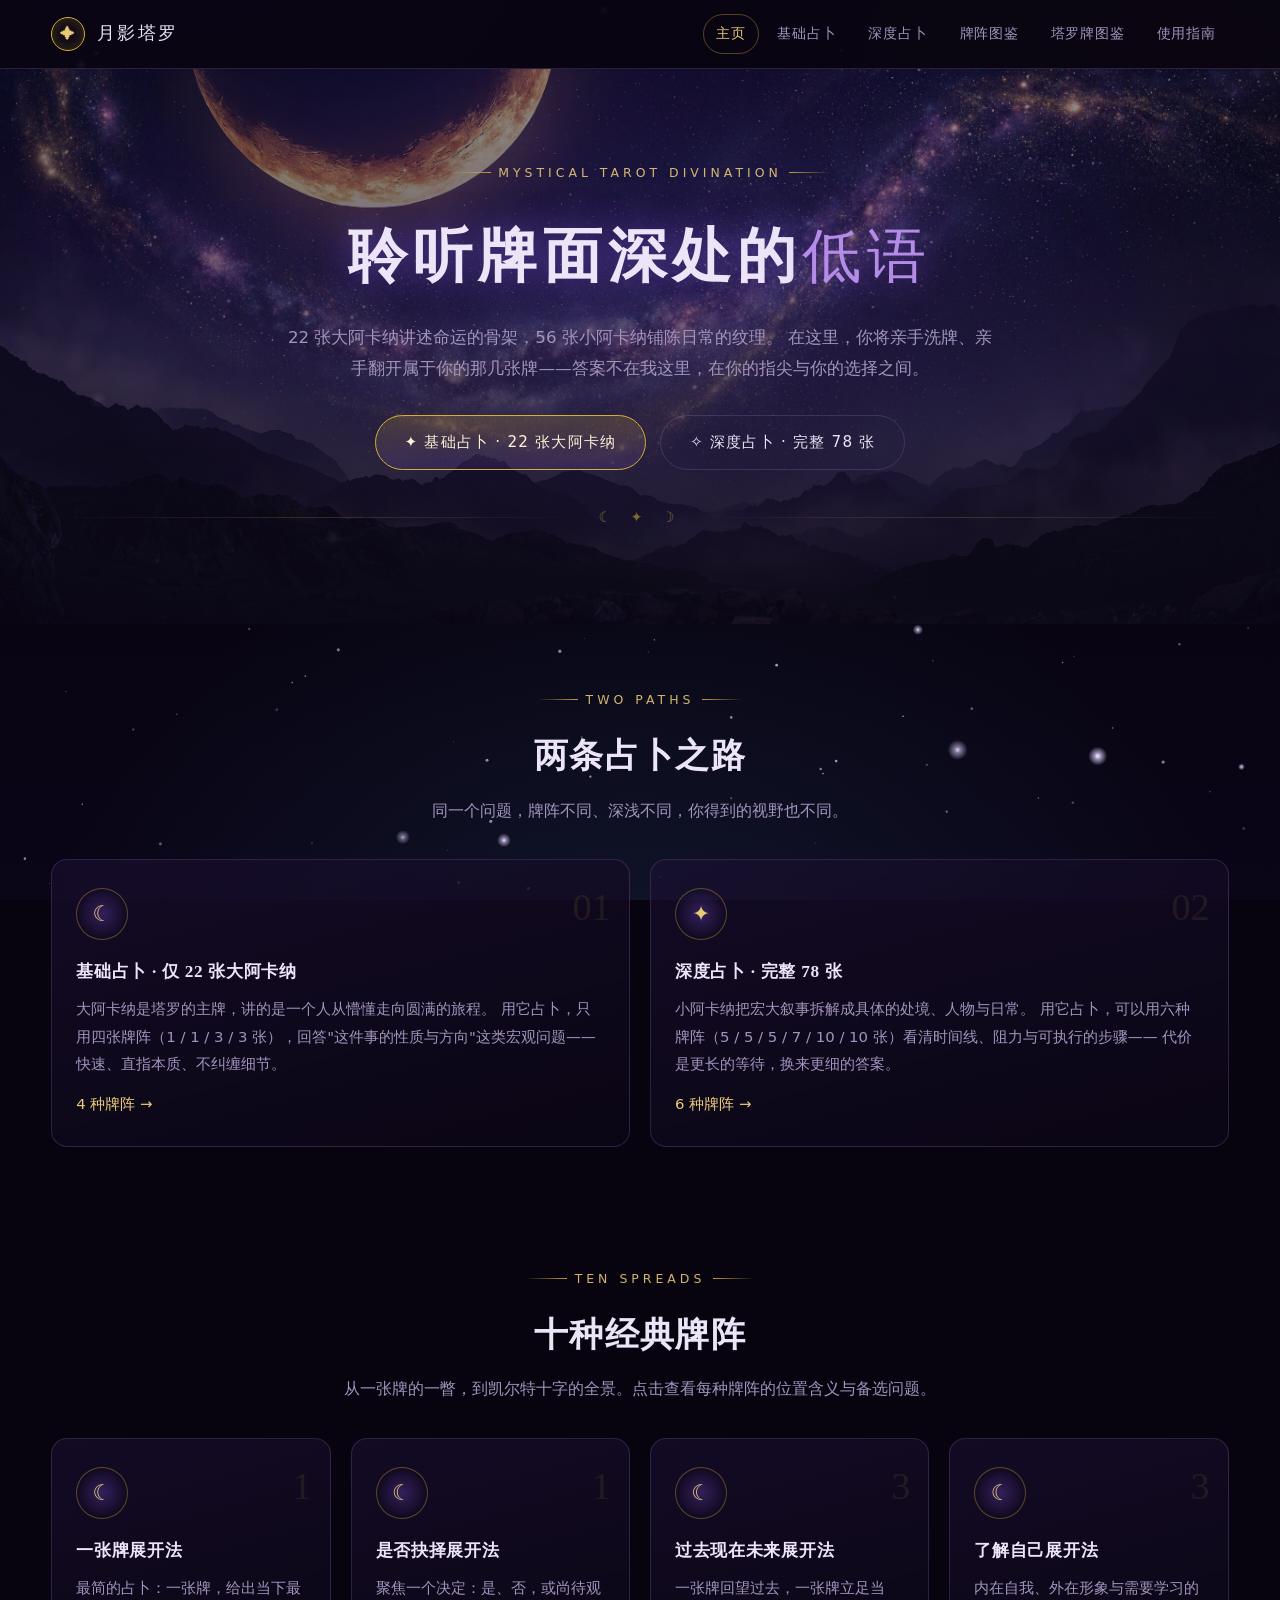
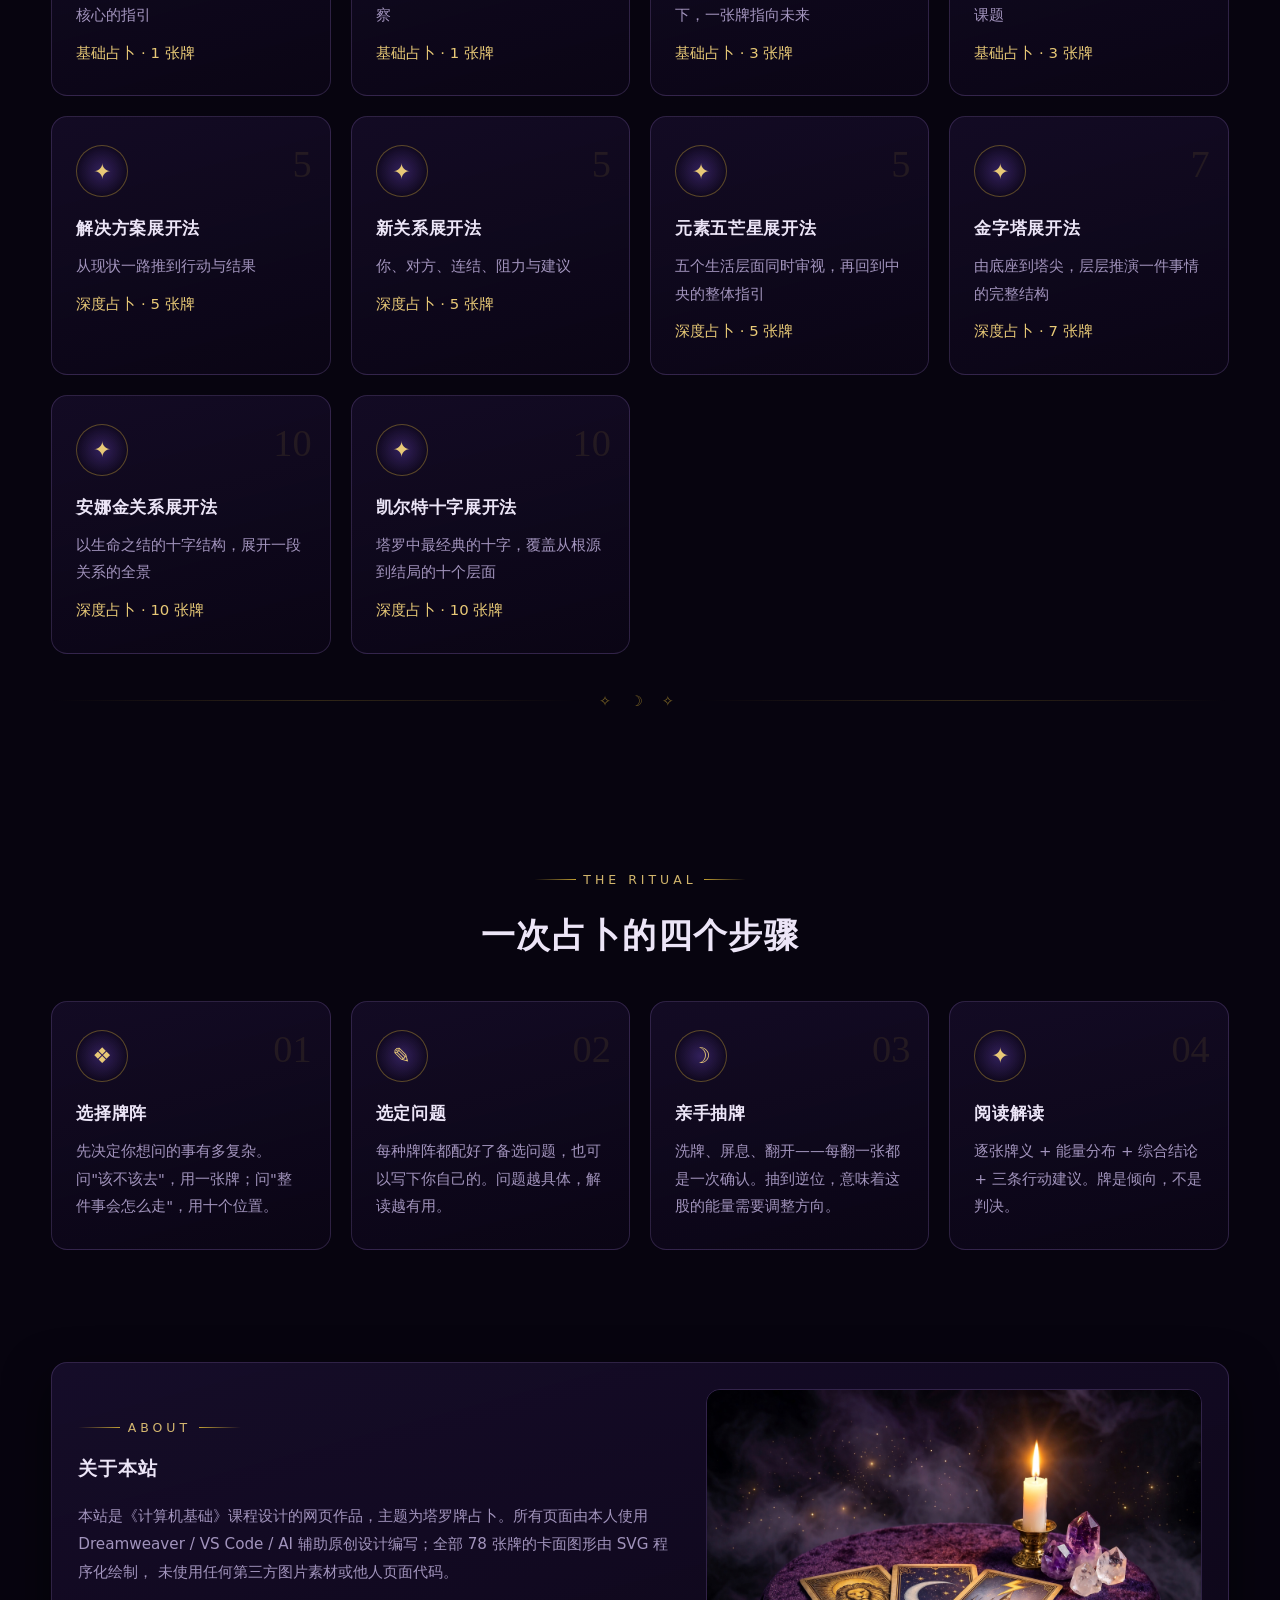
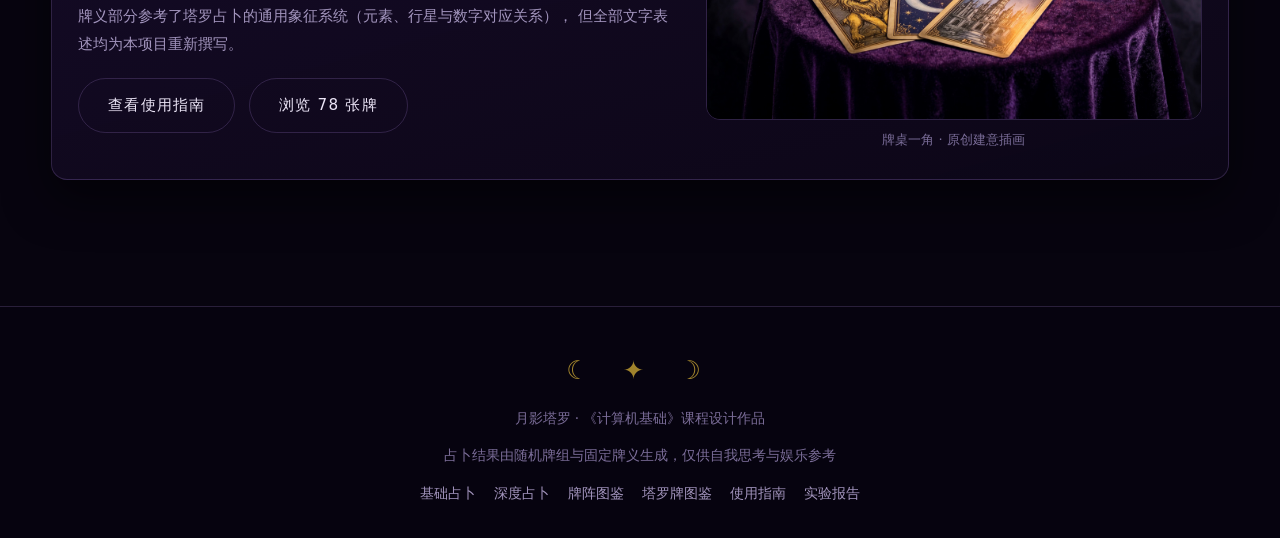
==== commit 4e093976: "实验报告：按课程 LaTeX 模板生成实验报告并加入仓库，站点新增报告入口" ====
--- a/index.html
+++ b/index.html
@@ -155,6 +155,7 @@
       <a href="spreads.html">牌阵图鉴</a>
       <a href="cards.html">塔罗牌图鉴</a>
       <a href="guide.html">使用指南</a>
+      <a href="report/Experimental_Report.pdf">实验报告</a>
     </div>
   </div>
 </footer>
